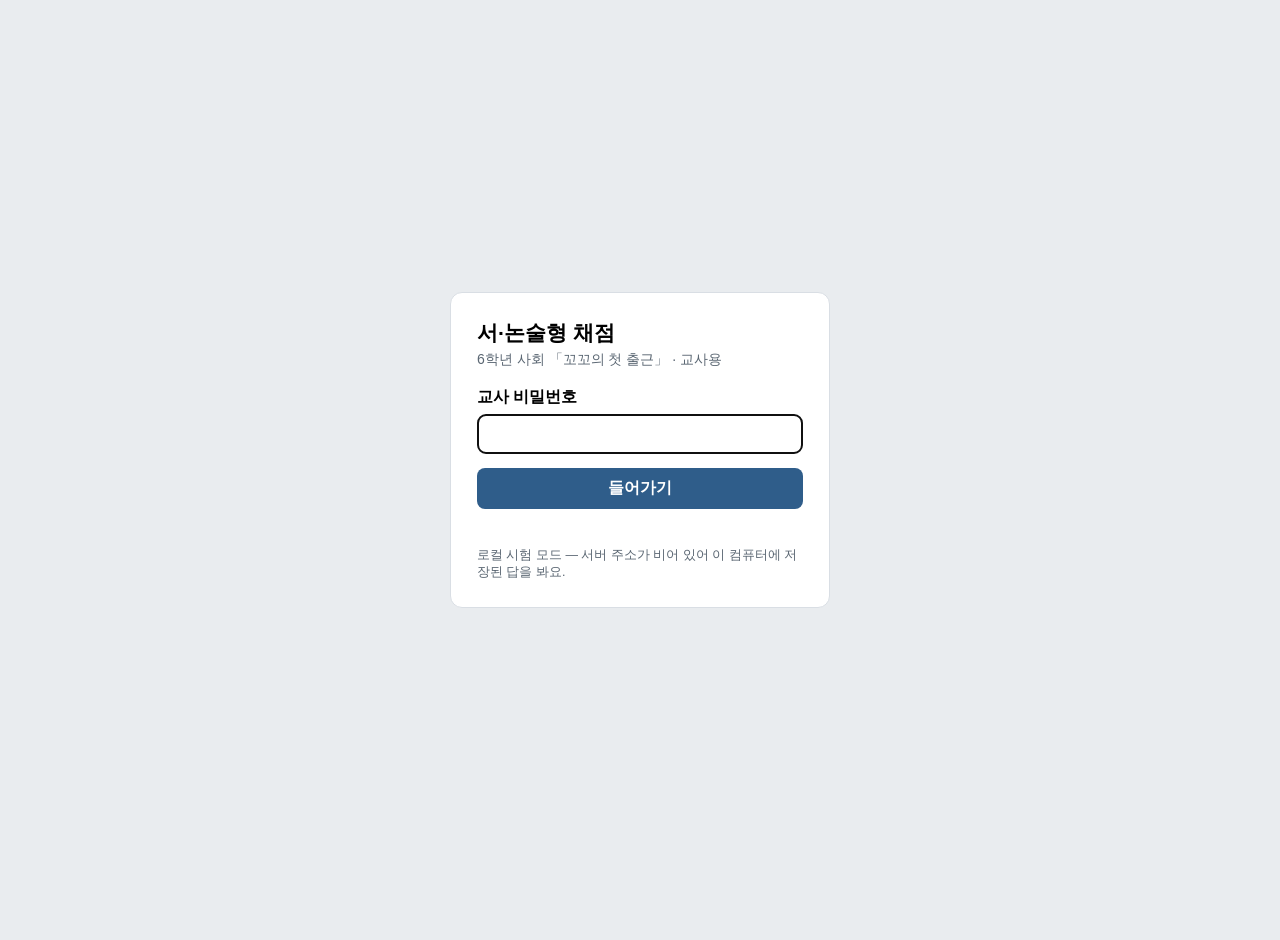
==== game/print.html @ c484367d "3문항 웹앱·키워드 채점·교사 화면·반별 답안집 - 게임: 3문항 9칸(기호 버튼, 반·번호만), 마감 전 고치기, 제출 뒤 수첩에서 답 고치기, 새로고침하면 돌아다니기, 제출 뒤" ====
<!doctype html>
<html lang="ko">
<head>
<meta charset="utf-8">
<meta name="viewport" content="width=device-width,initial-scale=1">
<meta name="robots" content="noindex,nofollow">
<title>반별 답안집</title>
<link rel="stylesheet" href="print.css?v=1">
</head>
<body>
<div id="login" class="login-wrap hide"></div>
<div id="tools" class="tools hide">
  <b id="t-title">답안집</b>
  <span class="info" id="t-info"></span>
  <label><input type="checkbox" id="opt-grade"> 판정 넣기</label>
  <label><input type="checkbox" id="opt-missing"> 미제출 장 넣기</label>
  <span class="sp"></span>
  <span class="info">인쇄 창에서 대상 = PDF로 저장, 용지 A4, 여백 없음</span>
  <button id="btn-print">인쇄 · PDF 저장</button>
</div>
<div id="warn" class="warn hide" role="alert"></div>
<div id="msg" class="msg">불러오는 중…</div>
<div id="pages" class="pages"></div>
<script type="module" src="src/print.js?v=1"></script>
</body>
</html>
---- game/print.css ----
/* 반별 답안집 — 기준본 한글 양식(시장경제 평가 문항 (그림·세로).pdf 2쪽) 문항 쪽 모양을 pt 단위로 따른다.
   잰 값(PDF 2쪽): 쪽 테두리 58~536pt × 44~794pt, 선 0.36pt / 발문 휴먼명조 11.8pt·줄 19.2pt, x=63pt
   (휴먼명조가 없으면 HY신명조로 — 자간 -0.55pt·낱말 사이 +1pt로 기준본 줄 폭에 맞춤: 1번 발문 기준본 339pt · 여기 342pt)
   상자 113~481pt(발문보다 50pt 들여씀), 상자 글 한컴산뜻돋움 10pt·줄 16pt / 답 줄 점선 16pt 간격, 64~523pt, 글 함초롬바탕 10pt */
@page{size:A4;margin:0}
:root{
  --qf:"휴먼명조","HumanMyeongjo","HY신명조","HCR Batang","함초롬바탕","Batang","바탕",serif;
  --bf:"한컴산뜻돋움","Han Santteut Dotum","HCR Dotum","함초롬돋움","Malgun Gothic",sans-serif;
  --tf:"HCR Batang","함초롬바탕","Batang","바탕",serif;
  --line:.36pt;
  --af:10pt;      /* 답 글자 크기 — 넘치면 줄인다 */
  --lh:16pt;      /* 답 줄 간격(점선 간격) */
  --ans:#1b2f6b;
}
*{box-sizing:border-box}
html,body{margin:0}
body{background:#e9ecef;font-family:var(--tf);color:#000;-webkit-print-color-adjust:exact;print-color-adjust:exact}
.hide{display:none!important}

/* 화면 위 도구 띠 (인쇄 안 됨) */
.tools{position:sticky;top:0;z-index:5;display:flex;flex-wrap:wrap;align-items:center;gap:14px;padding:10px 16px;background:#fff;border-bottom:1px solid #d9dee4;font:14px/1.4 "Malgun Gothic",sans-serif;color:#1f2933}
.tools b{font-size:16px}
.tools label{display:flex;align-items:center;gap:5px;cursor:pointer;white-space:nowrap}
.tools button{font:inherit;padding:6px 14px;border-radius:7px;border:1px solid #2f5d8a;background:#2f5d8a;color:#fff;cursor:pointer;font-weight:700}
.tools .sp{flex:1}
.tools .info{color:#5b6773;font-size:13px}
.warn{padding:8px 16px;background:#fdecea;color:#a1260d;border-bottom:1px solid #f3b4a8;font:700 14px/1.4 "Malgun Gothic",sans-serif}
.msg{padding:40px;text-align:center;font:15px "Malgun Gothic",sans-serif;color:#5b6773}
.login-wrap{min-height:100vh;display:flex;align-items:center;justify-content:center;font-family:"Malgun Gothic",sans-serif}
.login-card{width:min(380px,92vw);background:#fff;border:1px solid #d9dee4;border-radius:12px;padding:26px}
.login-card h1{margin:0 0 4px;font-size:21px}
.login-sub{margin:0 0 18px;color:#5b6773;font-size:14px}
.login-card label{display:block;font-weight:700;margin-bottom:6px}
.login-card input{width:100%;font-size:17px;padding:9px 12px;border:1px solid #b9c2cc;border-radius:8px}
.login-card button{margin-top:14px;width:100%;padding:10px;border:0;border-radius:8px;background:#2f5d8a;color:#fff;font-size:16px;font-weight:700}
.login-msg{min-height:22px;margin-top:10px;color:#b42318;font-size:14px}
.login-mode{margin:6px 0 0;color:#5b6773;font-size:12.5px}

/* 한 장 = 학생 한 명 */
.pages{padding:20px 0}
.sheet{position:relative;width:210mm;height:297mm;margin:0 auto 20px;background:#fff;box-shadow:0 2px 10px rgba(0,0,0,.18);overflow:hidden;break-inside:avoid}
.sheet.over{outline:3px solid #d93025}
.frame{position:absolute;left:58pt;right:59.3pt;top:44pt;bottom:47.9pt;border:var(--line) solid #000;padding:6pt 5pt 4pt 5pt;display:flex;flex-direction:column}
.who{flex:0 0 auto;display:flex;align-items:baseline;gap:8pt;padding:0 1pt 4pt;border-bottom:var(--line) solid #000;margin-bottom:9pt;font-family:var(--qf);font-size:13pt;font-weight:700}
.who .nm{font-weight:400}
.who .sp{flex:1}
.who .tot{font-family:var(--bf);font-size:11pt;font-weight:400}
.who .tot b{font-size:14pt;margin-left:3pt}
.stamp{font-family:var(--bf);font-size:12pt;font-weight:700;color:#c62828;border:1.2pt solid #c62828;padding:0 6pt;border-radius:3pt}
.content{flex:1;min-height:0;overflow:hidden}

.qp{margin:0;font-family:var(--qf);font-size:11.8pt;line-height:19.2pt;font-weight:400;word-spacing:var(--qws,1pt);letter-spacing:var(--qls,-.55pt);-webkit-text-stroke:.12pt currentColor;word-break:keep-all}
.boxrow{display:flex;align-items:flex-start}
.box{margin-left:50pt;width:368pt;border:var(--line) solid #000;padding:2pt 5.4pt 2pt;font-family:var(--bf);font-size:10pt;line-height:16pt;word-spacing:var(--bws,2.5pt);word-break:keep-all}
.box.blanks{padding:7pt 5.4pt 6pt}
.jm{margin-left:auto;margin-right:2pt;min-width:34pt;text-align:center;font-family:var(--bf);font-size:9pt;line-height:1.2;color:#333}
.jm b{display:block;font-size:17pt;line-height:1.15;color:#000}
.aval{color:var(--ans);font-family:var(--tf);font-size:var(--af)}
.box .aval{font-size:10pt}
.blank-ans{display:inline-block;min-width:60pt;text-align:center;padding:0 2pt}

/* 답 줄: 점선(0.48pt 그리고 0.72pt 띄움, 16pt 간격) 위에 학생 답 */
.alines{margin:0 0 0 1pt;width:459pt;font-family:var(--tf);font-size:var(--af);line-height:var(--lh);color:var(--ans);white-space:pre-wrap;word-break:keep-all;overflow-wrap:anywhere;
  background-image:url("data:image/svg+xml,%3Csvg xmlns='http://www.w3.org/2000/svg' width='12' height='160' viewBox='0 0 12 160' preserveAspectRatio='none'%3E%3Crect x='0' y='152' width='4.8' height='3.6' fill='%23000'/%3E%3C/svg%3E");
  background-size:1.2pt var(--lh);background-repeat:repeat;background-position:0 0}
.alines.choice{color:#000;font-size:10pt;line-height:16pt;background-size:1.2pt 16pt;padding-left:5pt}
.alines.choice .aval{font-size:10pt}
.alines .lb{color:#000}
.alines .cut{color:#c62828;font-family:var(--bf);font-size:8pt}
.alines .tag{color:#555;font-size:max(7pt,calc(var(--af) - 1.5pt));margin-right:3pt}
.gap-s{height:8pt}
.gap-m{height:10pt}

@media print{
  body{background:#fff}
  .tools,.warn,.msg{display:none!important}
  .pages{padding:0}
  .sheet{margin:0;box-shadow:none;break-after:page;page-break-after:always}
  .sheet:last-child{break-after:auto;page-break-after:auto}
  .sheet.over{outline:0}
}
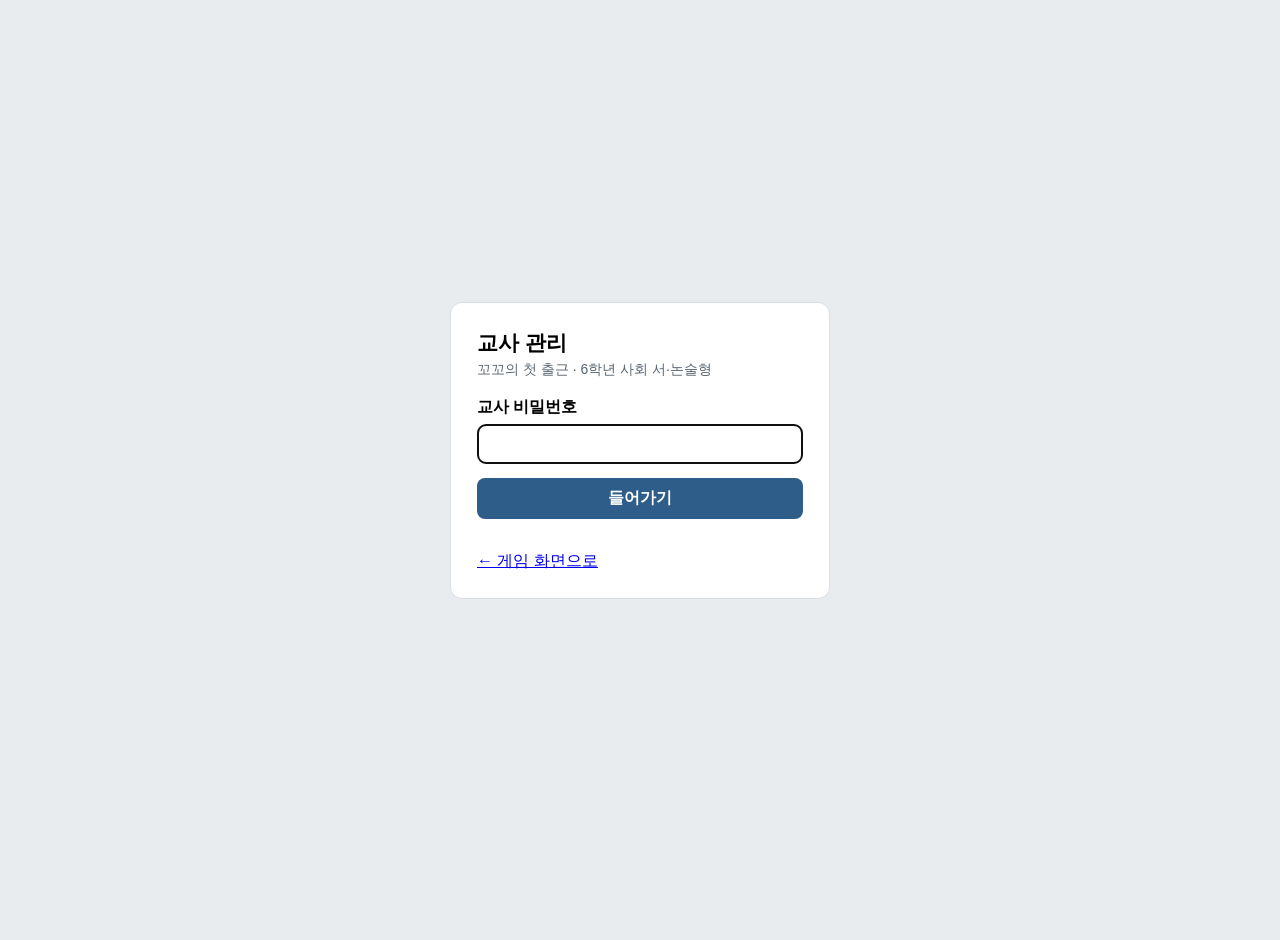
==== commit e514dea5: "교사 관리 버튼(시작 화면), 비밀번호 teacher, 교사 화면 미니멀 디자인 Co-Authored-By: Claude Opus 5.5 <noreply@anthropic.com>" ====
--- a/game/print.html
+++ b/game/print.html
@@ -21,6 +21,6 @@
 <div id="warn" class="warn hide" role="alert"></div>
 <div id="msg" class="msg">불러오는 중…</div>
 <div id="pages" class="pages"></div>
-<script type="module" src="src/print.js?v=1"></script>
+<script type="module" src="src/print.js?v=2"></script>
 </body>
 </html>
